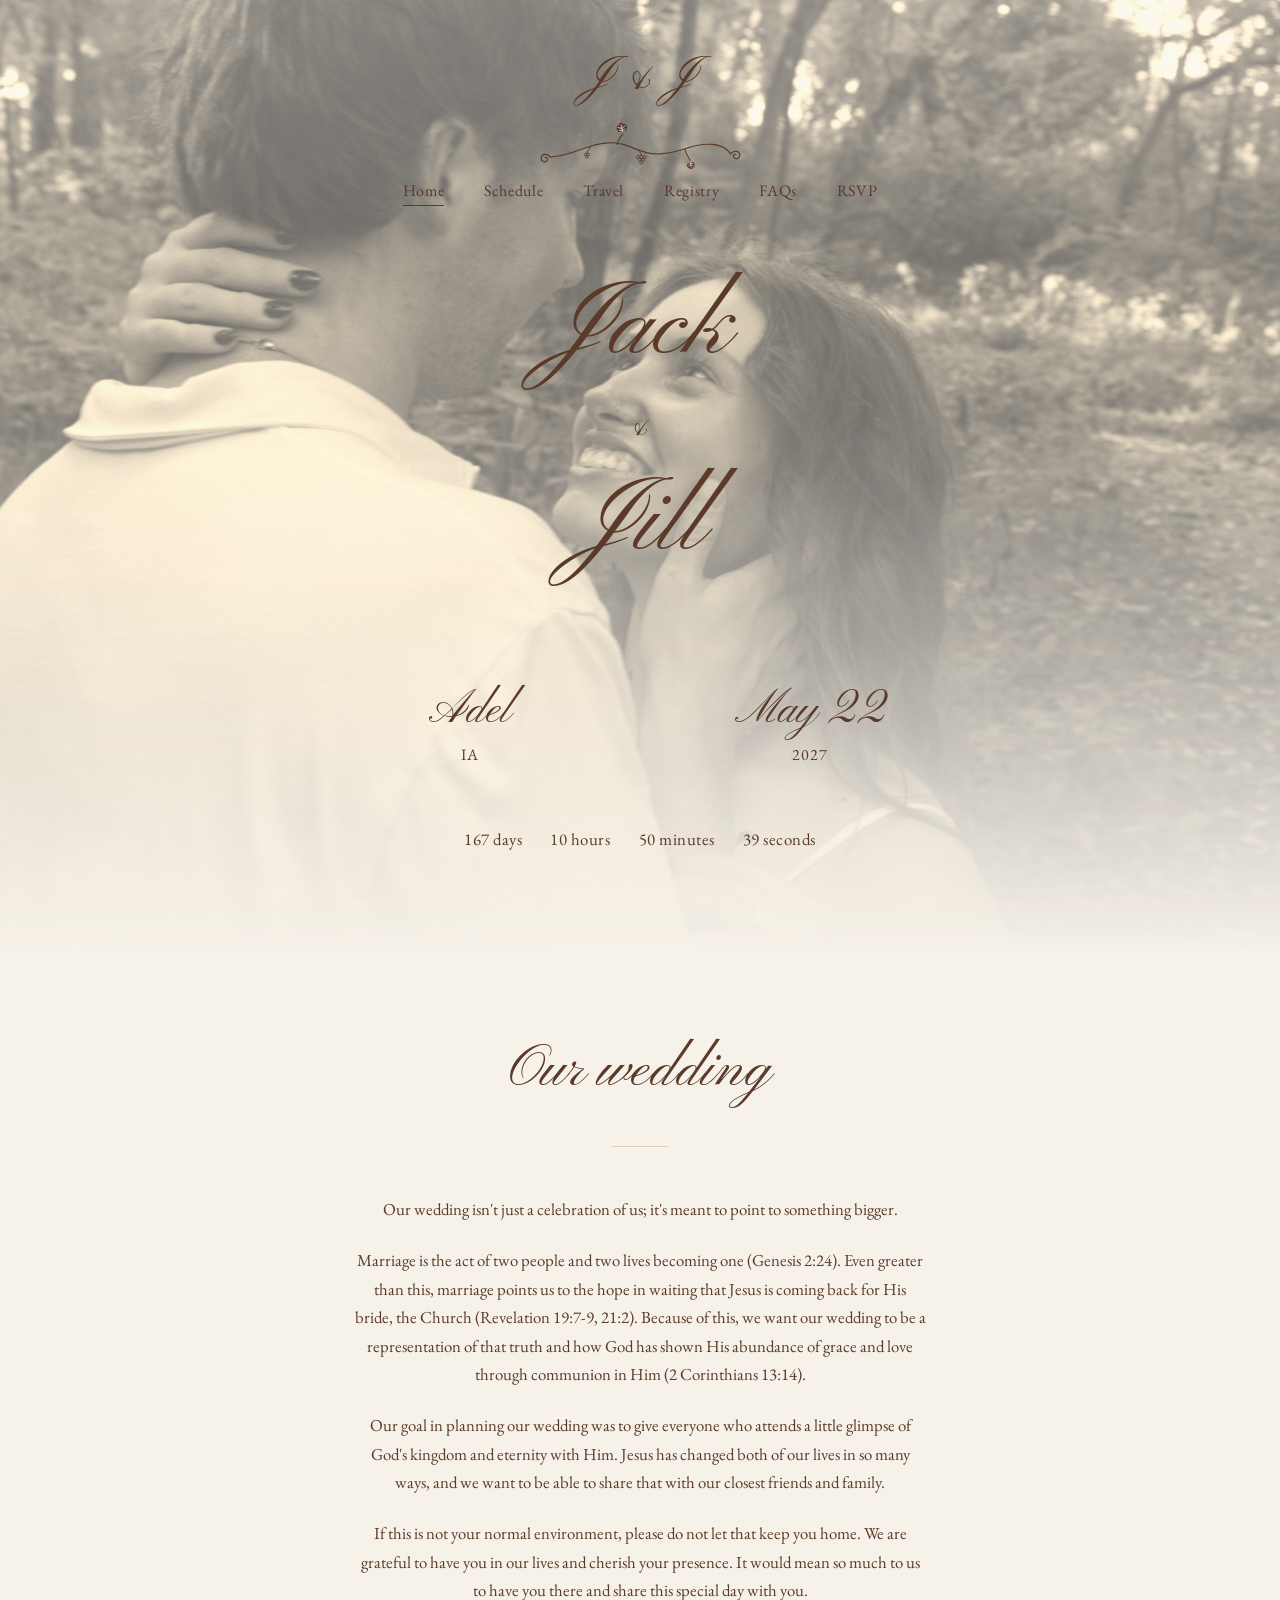
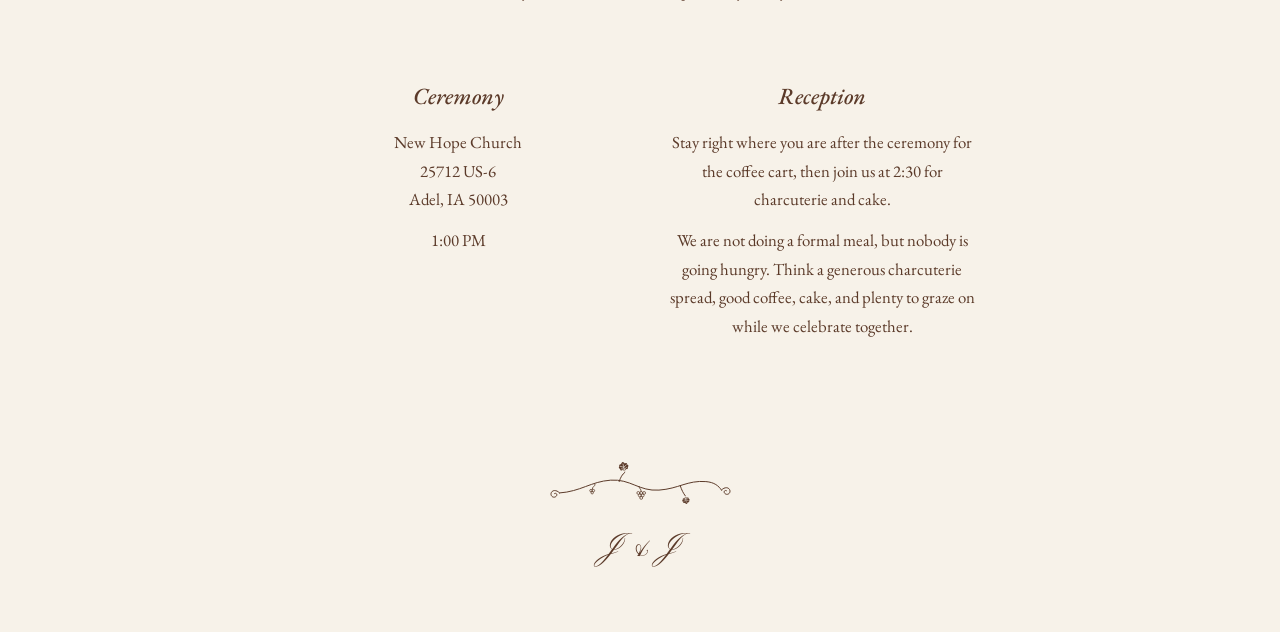
==== index.html @ 44751b7c "Add files via upload" ====
<!DOCTYPE html>
<html lang="en">
<head>
<meta charset="UTF-8">
<meta name="viewport" content="width=device-width, initial-scale=1.0">
<title>Jack &amp; Jill | May 22, 2027</title>
<link rel="icon" type="image/png" href="favicon.png">
<link rel="apple-touch-icon" href="favicon.png">
<link rel="stylesheet" href="style.css?v=11">
</head>
<body>

<div class="hero-block">
  <!-- EDIT ME: this photo sits behind everything at the top of the page.
       Replace hero.jpg to change it. A wide/landscape shot works best. -->
  <div class="hero-photos">
    <img src="hero.jpg" alt="Jack and Jill laughing together">
  </div>

  <header class="site-head">
    <a href="index.html" class="monogram">J &amp; J</a>
    <ul class="site-nav">
      <li><a class="active" href="index.html">Home</a></li>
      <li><a href="schedule.html">Schedule</a></li>
      <li><a href="travel.html">Travel</a></li>
      <li><a href="registry.html">Registry</a></li>
      <li><a href="faqs.html">FAQs</a></li>
      <li><a href="rsvp.html">RSVP</a></li>
    </ul>
  </header>

  <section class="hero">
    <div class="hero-inner">
      <h1 class="names">
        Jack
        <span class="amp">&amp;</span>
        Jill
      </h1>
      <div class="hero-meta">
        <div>
          <span class="big">Adel</span>
          <span class="small">IA</span>
        </div>
        <div>
          <span class="big">May 22</span>
          <span class="small">2027</span>
        </div>
      </div>
      <div id="countdown"></div>
    </div>
  </section>
</div>


<!-- EDIT ME: reword any of this to sound more like the two of you. -->
<section>
  <h2 class="page-title">Our wedding</h2>
  <hr class="rule">
  <div class="wrap">
    <div class="prose">
      <p>
        Our wedding isn't just a celebration of us; it's meant to point to
        something bigger.
      </p>
      <p>
        Marriage is the act of two people and two lives becoming one
        (Genesis 2:24). Even greater than this, marriage points us to the
        hope in waiting that Jesus is coming back for His bride, the Church
        (Revelation 19:7-9, 21:2). Because of this, we want our wedding to be
        a representation of that truth and how God has shown His abundance of
        grace and love through communion in Him (2 Corinthians 13:14).
      </p>
      <p>
        Our goal in planning our wedding was to give everyone who attends a
        little glimpse of God's kingdom and eternity with Him. Jesus has
        changed both of our lives in so many ways, and we want to be able to
        share that with our closest friends and family.
      </p>
      <p>
        If this is not your normal environment, please do not let that keep
        you home. We are grateful to have you in our lives and cherish your
        presence. It would mean so much to us to have you there and share
        this special day with you.
      </p>
    </div>
  </div>
</section>

<!-- EDIT ME: ceremony + reception details. -->
<section>
  <div class="wrap">
    <div class="details">
      <div>
        <h3>Ceremony</h3>
        <p>New Hope Church<br>25712 US-6<br>Adel, IA 50003</p>
        <p>1:00 PM</p>
      </div>
      <div>
        <h3>Reception</h3>
<p>Stay right where you are after the ceremony for the coffee cart,
   then join us at 2:30 for charcuterie and cake.</p>
<p>We are not doing a formal meal, but nobody is going hungry. Think a
   generous charcuterie spread, good coffee, cake, and plenty to graze
   on while we celebrate together.</p>
      </div>
    </div>
  </div>
</section>

<footer class="site-footer">
  <span class="monogram">J &amp; J</span>
</footer>

<script src="script.js"></script>
</body>
</html>
---- style.css ----
/* =========================================================
   Jack & Jill Wedding Website Stylesheet
   Everything is controlled by the variables below. Change a
   color or font here once and every page follows.
   ========================================================= */

@import url('https://fonts.googleapis.com/css2?family=EB+Garamond:ital,wght@0,400;0,500;1,400&family=Pinyon+Script&display=swap');

:root {
  --bg:           #F7F2E9;   /* warm cream page background */
  --ganache:      #5B3A29;   /* primary: deep ganache brown, all text */
  --ganache-soft: #8A6247;   /* muted brown for small labels */
  --line:         #DCCDB8;   /* hairline rules */
  --script:       'Pinyon Script', cursive;
  --serif:        'EB Garamond', Georgia, serif;
  --max:          900px;
}

* { box-sizing: border-box; }

body {
  margin: 0;
  background: var(--bg);
  color: var(--ganache);
  font-family: var(--serif);
  font-size: 1.05rem;
  line-height: 1.7;
  -webkit-font-smoothing: antialiased;
}

@media (prefers-reduced-motion: reduce) {
  * { animation: none !important; transition: none !important; }
}

a { color: inherit; }

.wrap {
  max-width: var(--max);
  margin: 0 auto;
  padding: 0 1.5rem;
}

/* ---------- Header: monogram + centered nav ---------- */

.site-head {
  text-align: center;
  padding: 3.2rem 1.5rem 0;
}

.monogram {
  font-family: var(--script);
  font-size: clamp(2rem, 5vw, 2.9rem);
  line-height: 1.2;
  color: var(--ganache);
  text-decoration: none;
  display: inline-block;
}

.site-nav {
  list-style: none;
  display: flex;
  justify-content: center;
  flex-wrap: wrap;
  gap: 2.5rem;
  margin: 0.6rem 0 0;
  /* vine divider sits in this padding, between the monogram and the links */
  padding: 60px 0 0;
  background: url("vine-divider.svg?v=2") top center / 205px auto no-repeat;
}

.site-nav a {
  text-decoration: none;
  font-size: 1rem;
  letter-spacing: 0.04em;
  padding-bottom: 4px;
  border-bottom: 1px solid transparent;
}

.site-nav a:hover { border-bottom-color: var(--line); }
.site-nav a.active { border-bottom-color: var(--ganache); }

/* ---------- Home hero ---------- */

.hero {
  text-align: center;
  padding: clamp(3.5rem, 11vw, 8rem) 1.5rem clamp(3rem, 8vw, 5.5rem);
}

.hero .names {
  font-family: var(--script);
  font-weight: 400;
  font-size: clamp(3.4rem, 13vw, 6.5rem);
  line-height: 1.15;
  margin: 0;
}

.hero .amp {
  display: block;
  font-size: clamp(1.4rem, 4vw, 2rem);
  line-height: 2.4;
}

/* place on the left, date on the right */
.hero-meta {
  display: grid;
  grid-template-columns: 1fr 1fr;
  max-width: 680px;
  margin: clamp(3rem, 9vw, 6rem) auto 0;
}

.hero-meta .big {
  display: block;
  font-family: var(--script);
  font-size: clamp(1.9rem, 5vw, 2.9rem);
  line-height: 1.3;
}

.hero-meta .small {
  display: block;
  font-size: 1rem;
  letter-spacing: 0.06em;
  color: var(--ganache-soft);
}

#countdown {
  margin-top: clamp(2.5rem, 6vw, 3.5rem);
  display: flex;
  justify-content: center;
  flex-wrap: wrap;
  gap: 1.75rem;
  font-size: 1.05rem;
  letter-spacing: 0.03em;
}

/* ---------- Page titles + sections ---------- */

section { padding: 0 0 4.5rem; }

.page-title {
  font-family: var(--script);
  font-weight: 400;
  font-size: clamp(2.4rem, 7vw, 3.6rem);
  text-align: center;
  margin: clamp(3rem, 8vw, 5rem) 0 2.5rem;
  line-height: 1.2;
}

.rule {
  width: 56px;
  height: 1px;
  background: var(--line);
  border: none;
  margin: 0 auto 3rem;
}

/* ---------- Details (ceremony / reception) ---------- */

.details {
  display: grid;
  grid-template-columns: 1fr 1fr;
  gap: 3rem;
  max-width: 680px;
  margin: 0 auto;
  text-align: center;
}

.details h3 {
  font-family: var(--serif);
  font-style: italic;
  font-weight: 500;
  font-size: 1.45rem;
  margin: 0 0 0.75rem;
}

.details p { margin: 0 0 0.75rem; }

/* ---------- Registry ---------- */

.registry-list {
  max-width: 620px;
  margin: 0 auto;
}

.registry-item {
  border-top: 1px solid var(--line);
  padding: 2.25rem 0;
  text-align: center;
}

.registry-item:last-child { border-bottom: 1px solid var(--line); }

.registry-item h3 {
  font-family: var(--script);
  font-weight: 400;
  font-size: 2rem;
  margin: 0 0 0.5rem;
}

.registry-item p {
  margin: 0 0 1.25rem;
  color: var(--ganache-soft);
}

.link {
  display: inline-block;
  text-decoration: none;
  font-size: 0.95rem;
  letter-spacing: 0.08em;
  text-transform: uppercase;
  border-bottom: 1px solid var(--ganache);
  padding-bottom: 3px;
}

.link:hover { color: var(--ganache-soft); border-bottom-color: var(--ganache-soft); }

.note {
  max-width: 520px;
  margin: 3rem auto 0;
  text-align: center;
  color: var(--ganache-soft);
  font-style: italic;
}

/* ---------- FAQ ---------- */

.faq-list {
  max-width: 620px;
  margin: 0 auto;
}

.faq-item { border-bottom: 1px solid var(--line); }
.faq-item:first-child { border-top: 1px solid var(--line); }

.faq-item summary {
  cursor: pointer;
  list-style: none;
  padding: 1.4rem 0;
  font-size: 1.2rem;
  display: flex;
  justify-content: space-between;
  align-items: center;
  gap: 1.5rem;
}

.faq-item summary::-webkit-details-marker { display: none; }

.faq-item summary::after {
  content: '+';
  color: var(--ganache-soft);
  font-size: 1.3rem;
  flex-shrink: 0;
}

.faq-item[open] summary::after { content: '\2212'; }

.faq-item p {
  margin: 0 0 1.6rem;
  color: var(--ganache-soft);
}

/* ---------- Footer ---------- */

.site-footer {
  text-align: center;
  padding: 2rem 1.5rem 4rem;
}

.site-footer::before {
  content: "";
  display: block;
  width: 185px;
  max-width: 64%;
  height: 54px;
  margin: 0 auto 1.2rem;
  background: url("vine-divider.svg?v=2") center / contain no-repeat;
}

.site-footer .monogram { font-size: clamp(1.5rem, 4vw, 2rem); }

/* ---------- Small screens ---------- */

@media (max-width: 560px) {
  /* 6 links wrap unevenly on a phone, so lay them out 3 + 3 */
  .site-nav {
    display: grid;
    grid-template-columns: repeat(3, auto);
    justify-content: center;
    justify-items: center;
    gap: 1rem 1.5rem;
  }
  .hero-meta { grid-template-columns: 1fr; gap: 2rem; }
  .details { grid-template-columns: 1fr; gap: 2.5rem; }
  #countdown { gap: 0.4rem 1.25rem; }
  .form-embed iframe { min-height: 1250px; }
  .site-nav { padding-top: 48px; background-size: 165px auto; }
  .site-footer::before { width: 155px; height: 45px; }
}

/* ---------- Intro prose (homepage "Our wedding") ---------- */

.prose {
  max-width: 34em;
  margin: 0 auto;
  text-align: center;
}

.prose p { margin: 0 0 1.4rem; }
.prose p:last-child { margin-bottom: 0; }

/* ---------- Shared stacked lists (registry / schedule / hotels) ---------- */

.stack {
  max-width: 620px;
  margin: 0 auto;
}

.stack-item {
  border-top: 1px solid var(--line);
  padding: 2rem 0;
  text-align: center;
}

.stack-item:first-child { border-top: none; }
.stack-item:last-child { border-bottom: 1px solid var(--line); }

.stack-item h3 {
  font-family: var(--serif);
  font-weight: 500;
  font-size: 1.3rem;
  letter-spacing: 0.01em;
  margin: 0 0 0.5rem;
}

.stack-item p {
  margin: 0 0 0.75rem;
  color: var(--ganache-soft);
}

.stack-item p:last-child { margin-bottom: 0; }

.stack-item .time {
  display: block;
  font-size: 0.9rem;
  letter-spacing: 0.12em;
  text-transform: uppercase;
  color: var(--ganache-soft);
  margin-bottom: 0.35rem;
}

/* ---------- Sub-headings within a page (e.g. each town on Travel) ---------- */

.group-title {
  font-family: var(--serif);
  font-style: italic;
  font-weight: 500;
  font-size: clamp(1.5rem, 4vw, 1.75rem);
  text-align: center;
  margin: 3.5rem 0 0.4rem;
}

.group-note {
  text-align: center;
  color: var(--ganache-soft);
  font-size: 0.95rem;
  letter-spacing: 0.04em;
  margin: 0 0 1.5rem;
}

/* ---------- RSVP form embed ---------- */

.form-embed {
  max-width: 680px;
  margin: 0 auto;
  text-align: center;
}

.form-embed iframe {
  width: 100%;
  min-height: 1130px;   /* tuned to the current form, see note below */
  border: 1px solid var(--line);
  background: #fff;
}

.form-fallback {
  margin-top: 1.5rem;
  font-size: 0.95rem;
  color: var(--ganache-soft);
}

.lead {
  max-width: 34em;
  margin: 0 auto 2.5rem;
  text-align: center;
}

.deadline {
  display: block;
  font-family: var(--serif);
  font-style: italic;
  font-size: 1.25rem;
  color: var(--ganache);
  margin-top: 0.75rem;
}

/* ---------- Registry gift list ---------- */

.gift-list {
  max-width: 620px;
  margin: 0 auto 1rem;
}

.gift {
  display: flex;
  justify-content: space-between;
  align-items: baseline;
  gap: 1.5rem;
  padding: 1.1rem 0;
  border-bottom: 1px solid var(--line);
  text-align: left;
}

.gift:first-child { border-top: 1px solid var(--line); }

.gift .name { display: block; }

.gift .store {
  display: block;
  font-size: 0.82rem;
  letter-spacing: 0.1em;
  text-transform: uppercase;
  color: var(--ganache-soft);
  margin-top: 0.1rem;
}

.gift .link,
.gift .given { flex-shrink: 0; }

.gift .given {
  display: none;
  font-size: 0.85rem;
  letter-spacing: 0.1em;
  text-transform: uppercase;
  color: var(--ganache-soft);
}

/* Add class="gift claimed" to an item once someone has bought it. */
.gift.claimed { opacity: 0.55; }
.gift.claimed .name { text-decoration: line-through; }
.gift.claimed .link { display: none; }
.gift.claimed .given { display: inline; }

@media (max-width: 560px) {
  .gift {
    flex-direction: column;
    align-items: flex-start;
    gap: 0.6rem;
  }
}

/* ---------- Registry: live check-off ---------- */

.registry-status {
  text-align: center;
  font-size: 0.95rem;
  color: var(--ganache-soft);
  font-style: italic;
  margin: 0 0 2.5rem;
  min-height: 1.5rem;
}

.gift-actions {
  display: flex;
  align-items: baseline;
  gap: 1.25rem;
  flex-shrink: 0;
}

.claim {
  background: none;
  border: none;
  border-bottom: 1px solid var(--line);
  padding: 0 0 3px;
  font-family: inherit;
  font-size: 0.85rem;
  letter-spacing: 0.08em;
  text-transform: uppercase;
  color: var(--ganache-soft);
  cursor: pointer;
  white-space: nowrap;
}

.claim:hover {
  color: var(--ganache);
  border-bottom-color: var(--ganache);
}

.claim[disabled] { cursor: default; opacity: 0.6; }

.gift.claimed .gift-actions { display: none; }

.registry-howto {
  max-width: 34em;
  margin: 0 auto 1.75rem;
  text-align: center;
  font-size: 0.95rem;
  color: var(--ganache-soft);
}

/* ---------- RSVP lookup form ---------- */

.rsvp {
  max-width: 460px;
  margin: 0 auto;
  text-align: center;
}

.field-label {
  display: block;
  font-size: 0.85rem;
  letter-spacing: 0.1em;
  text-transform: uppercase;
  color: var(--ganache-soft);
  margin: 1.5rem 0 0.5rem;
}

.field {
  width: 100%;
  font-family: var(--serif);
  font-size: 1.05rem;
  color: var(--ganache);
  background: #FFFDF8;
  border: 1px solid var(--line);
  padding: 0.7rem 0.85rem;
  text-align: center;
}

textarea.field { text-align: left; resize: vertical; }

.field:focus {
  outline: none;
  border-color: var(--ganache-soft);
}

.btn-primary {
  display: inline-block;
  margin-top: 1.75rem;
  font-family: var(--serif);
  font-size: 0.95rem;
  letter-spacing: 0.1em;
  text-transform: uppercase;
  color: var(--bg);
  background: var(--ganache);
  border: 1px solid var(--ganache);
  padding: 0.7rem 2rem;
  cursor: pointer;
}

.btn-primary:hover { background: var(--ganache-soft); border-color: var(--ganache-soft); }
.btn-primary[disabled] { opacity: 0.6; cursor: default; }

.btn-quiet,
.btn-choice {
  display: block;
  margin: 1rem auto 0;
  font-family: var(--serif);
  font-size: 0.9rem;
  letter-spacing: 0.08em;
  text-transform: uppercase;
  color: var(--ganache-soft);
  background: none;
  border: none;
  border-bottom: 1px solid var(--line);
  padding: 0 0 3px;
  cursor: pointer;
}

.btn-quiet:hover,
.btn-choice:hover { color: var(--ganache); border-bottom-color: var(--ganache); }

.btn-choice {
  font-size: 1.1rem;
  text-transform: none;
  letter-spacing: 0.02em;
  margin: 1.1rem auto;
}

.rsvp-prompt {
  margin: 0 0 1.5rem;
  color: var(--ganache-soft);
}

.rsvp-msg {
  margin: 1.25rem 0 0;
  font-size: 0.95rem;
  color: var(--ganache-soft);
  min-height: 1.4rem;
}

.person {
  border-top: 1px solid var(--line);
  padding: 1.1rem 0;
  text-align: left;
}

.person:last-of-type { border-bottom: 1px solid var(--line); }

.person-name {
  display: block;
  font-size: 1.15rem;
  margin-bottom: 0.5rem;
}

.person-choice label {
  display: inline-block;
  margin-right: 1.5rem;
  font-size: 0.95rem;
  color: var(--ganache-soft);
  cursor: pointer;
}

.person-choice input { margin-right: 0.35rem; accent-color: var(--ganache); }

.rsvp-thanks {
  font-family: var(--script);
  font-size: 2.4rem;
  margin: 0 0 0.5rem;
}

@media (max-width: 560px) {
  .person-choice label { display: block; margin: 0 0 0.35rem; }
}




/* ---------- Home hero: photos behind the names ---------- */

/* the photo spans the header and the hero, so there is no seam */
.hero-block {
  position: relative;
  overflow: hidden;
}

.hero-block .site-head,
.hero-block .hero {
  position: relative;
  z-index: 1;
}

.hero {
  padding: clamp(2rem, 6vw, 4rem) 1.5rem clamp(4rem, 9vw, 6.5rem);
}

/* the two photos, split evenly behind everything */
.hero-photos {
  position: absolute;
  inset: 0;
  /* dissolves the bottom edge into the cream instead of cutting it off */
  -webkit-mask-image: linear-gradient(to bottom, #000 44%, rgba(0, 0, 0, 0.72) 66%, rgba(0, 0, 0, 0.32) 85%, transparent 100%);
  mask-image: linear-gradient(to bottom, #000 44%, rgba(0, 0, 0, 0.72) 66%, rgba(0, 0, 0, 0.32) 85%, transparent 100%);
}

.hero-photos img {
  display: block;
  width: 100%;
  height: 100%;
  object-fit: cover;
  object-position: 58% center;
  /* warms the black and white so it sits with the cream.
     Dial the sepia value: 0.45 subtle, 0.72 current, 1 full. */
  filter: sepia(0.72) saturate(1.1) contrast(0.94) brightness(1.03);
}

/* cream wash so the names stay readable over the photos */
.hero-photos::after {
  content: "";
  position: absolute;
  inset: 0;
  background: linear-gradient(
    to bottom,
    rgba(247, 242, 233, 0.50) 0%,
    rgba(247, 242, 233, 0.46) 14%,
    rgba(247, 242, 233, 0.42) 26%,
    rgba(247, 242, 233, 0.44) 50%,
    rgba(247, 242, 233, 0.56) 100%
  );
}

.hero-inner {
  position: relative;
  z-index: 1;
}


/* the muted greys are too faint over photographs */
.hero .hero-meta .small,
.hero #countdown {
  color: var(--ganache);
}

@media (max-width: 560px) {
  /* shift the crop left so both of them are in frame on a phone */
  .hero-photos img { object-position: 44% center; }
}
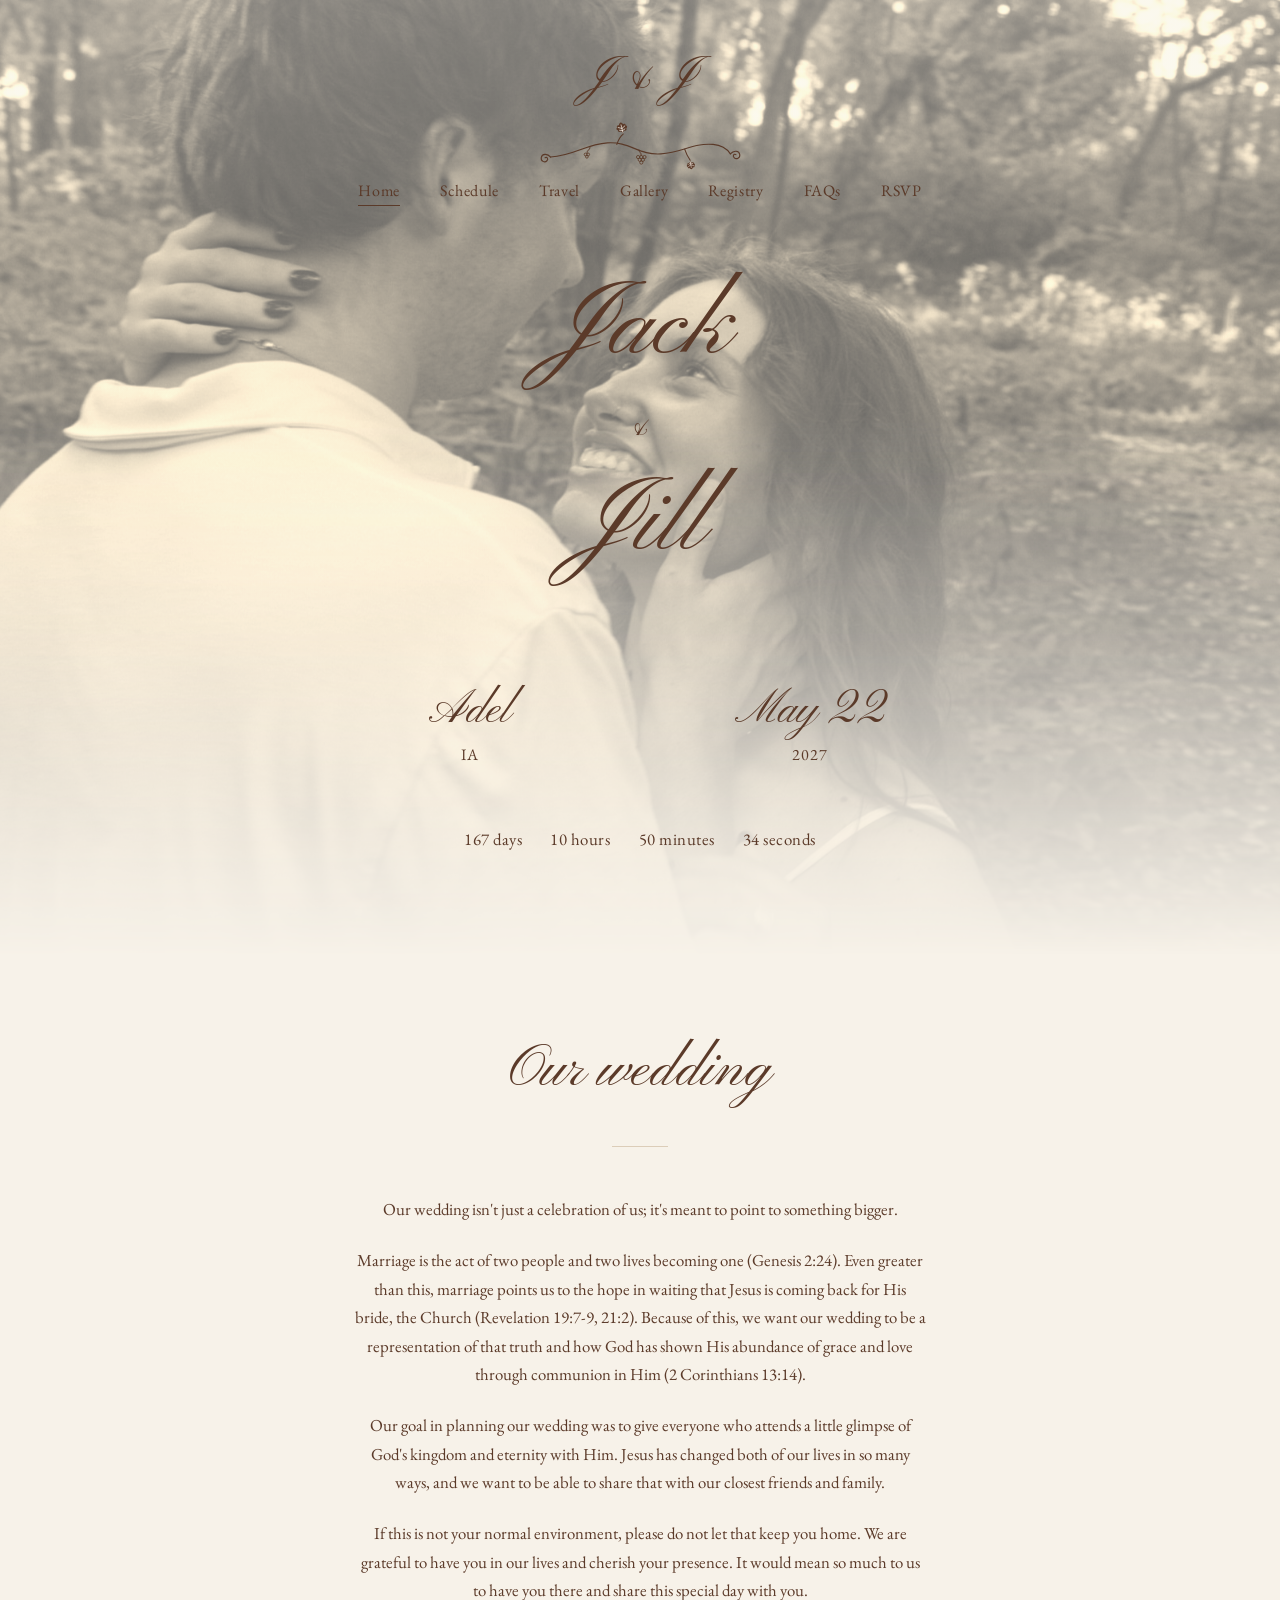
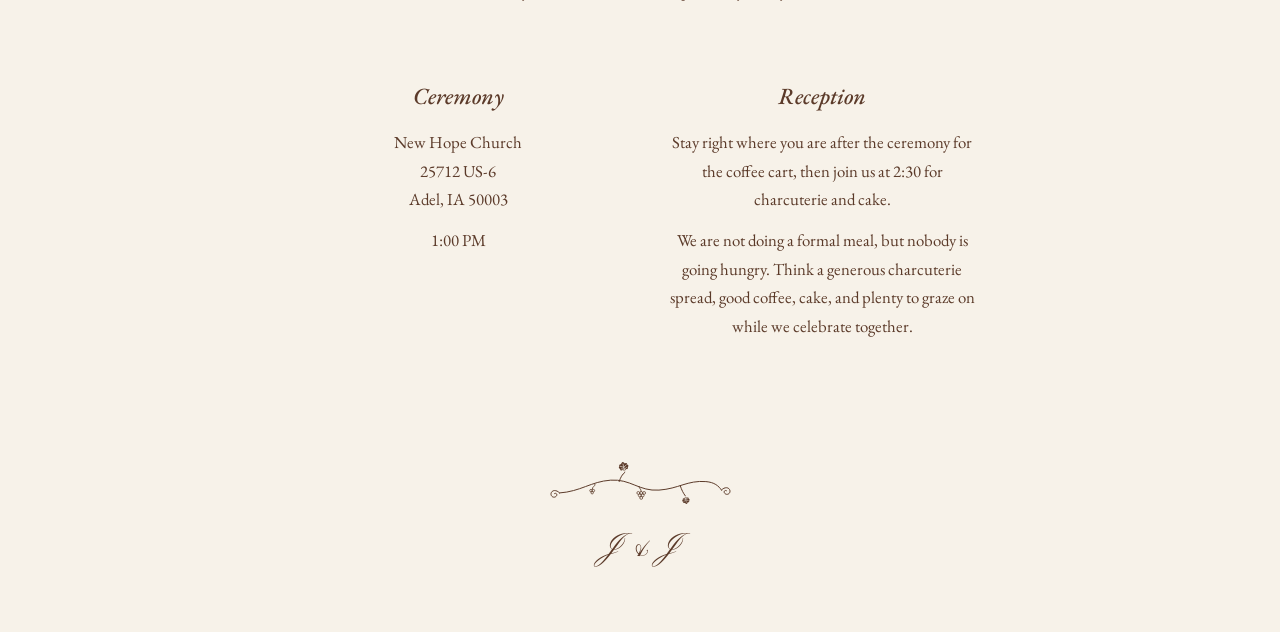
==== commit 408debe1: "Add files via upload" ====
--- a/index.html
+++ b/index.html
@@ -6,7 +6,7 @@
 <title>Jack &amp; Jill | May 22, 2027</title>
 <link rel="icon" type="image/png" href="favicon.png">
 <link rel="apple-touch-icon" href="favicon.png">
-<link rel="stylesheet" href="style.css?v=11">
+<link rel="stylesheet" href="style.css?v=13">
 </head>
 <body>
 
@@ -23,6 +23,7 @@
       <li><a class="active" href="index.html">Home</a></li>
       <li><a href="schedule.html">Schedule</a></li>
       <li><a href="travel.html">Travel</a></li>
+    <li><a href="gallery.html">Gallery</a></li>
       <li><a href="registry.html">Registry</a></li>
       <li><a href="faqs.html">FAQs</a></li>
       <li><a href="rsvp.html">RSVP</a></li>
--- a/style.css
+++ b/style.css
@@ -702,3 +702,35 @@
   /* shift the crop left so both of them are in frame on a phone */
   .hero-photos img { object-position: 44% center; }
 }
+
+/* ---------- Gallery ---------- */
+
+.gallery {
+  max-width: 980px;
+  margin: 0 auto;
+  padding: 0 1.5rem;
+  columns: 3;
+  column-gap: 1rem;
+}
+
+.gallery img {
+  display: block;
+  width: 100%;
+  margin: 0 0 1rem;
+  break-inside: avoid;
+}
+
+@media (max-width: 860px) {
+  .gallery { columns: 2; }
+}
+
+@media (max-width: 560px) {
+  /* two across on a phone: 54 photos in one column is a very long scroll */
+  .gallery { columns: 2; column-gap: 0.6rem; padding: 0 1rem; }
+  .gallery img { margin-bottom: 0.6rem; }
+  /* seven links now, so lay them out 4 + 3 */
+  .site-nav {
+    grid-template-columns: repeat(4, auto);
+    gap: 0.9rem 1.1rem;
+  }
+}
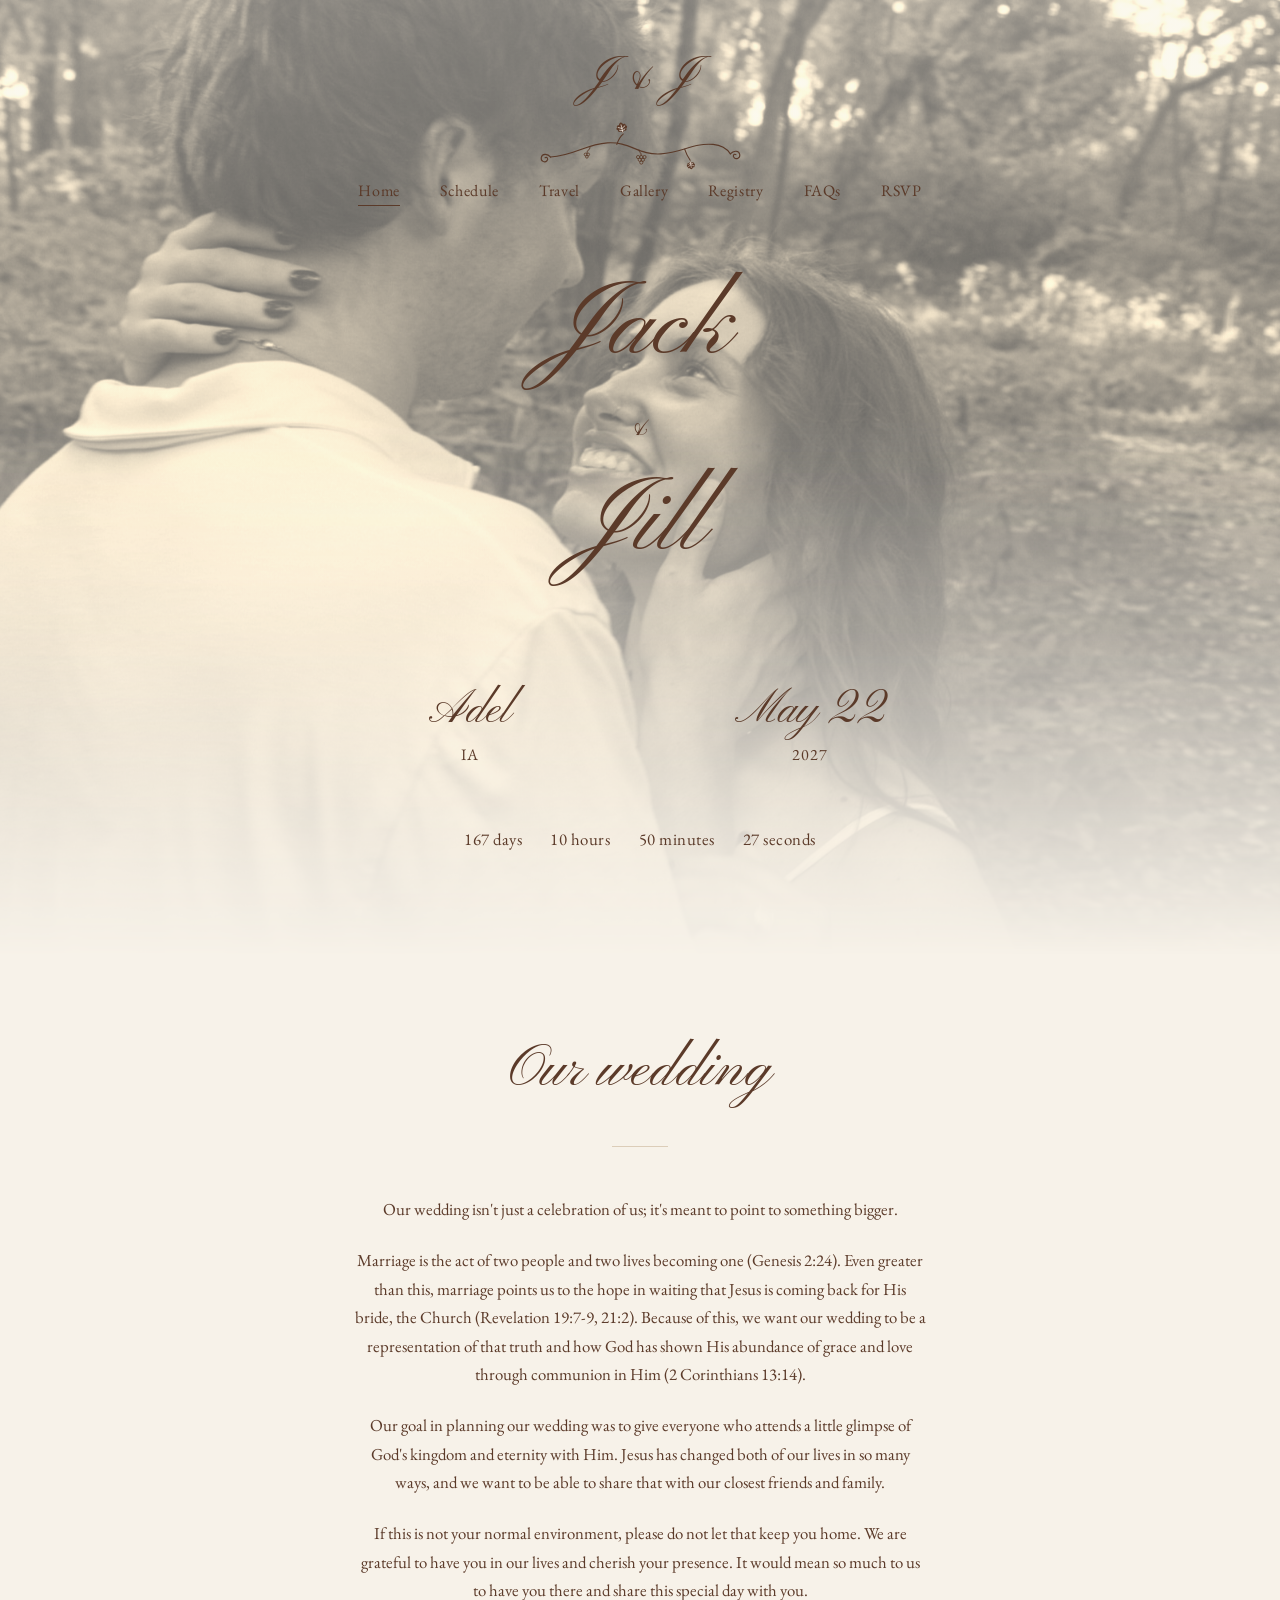
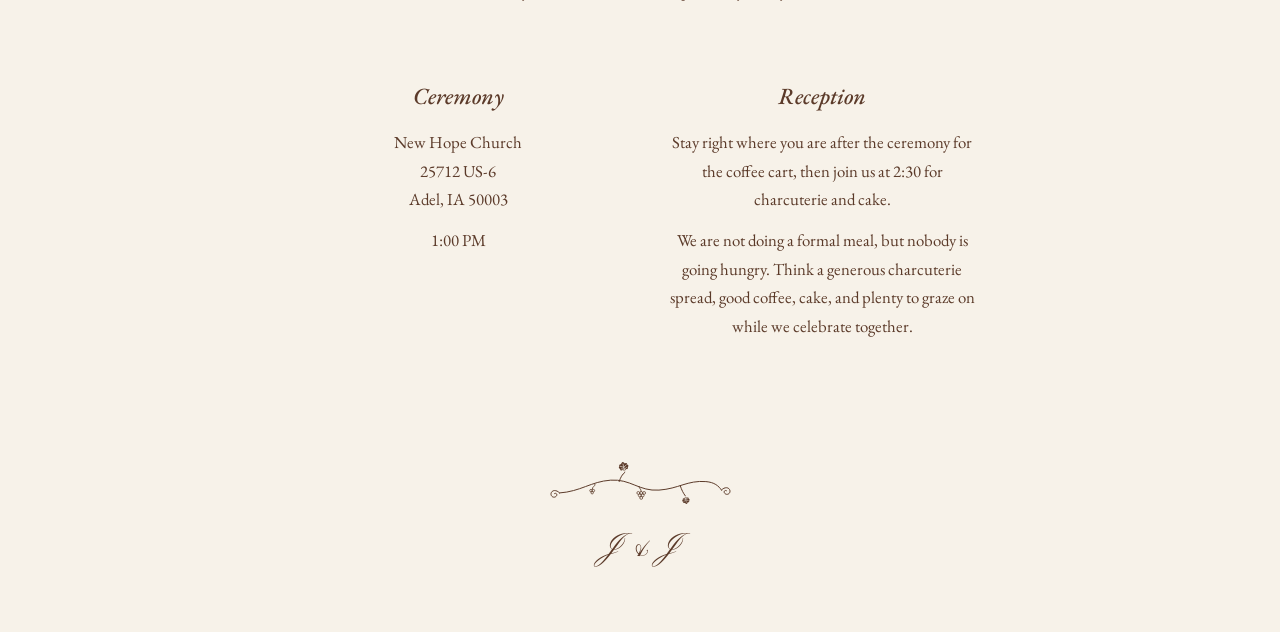
==== commit 62c6a551: "Add files via upload" ====
--- a/index.html
+++ b/index.html
@@ -6,7 +6,7 @@
 <title>Jack &amp; Jill | May 22, 2027</title>
 <link rel="icon" type="image/png" href="favicon.png">
 <link rel="apple-touch-icon" href="favicon.png">
-<link rel="stylesheet" href="style.css?v=13">
+<link rel="stylesheet" href="style.css?v=14">
 </head>
 <body>
 
@@ -24,6 +24,7 @@
       <li><a href="schedule.html">Schedule</a></li>
       <li><a href="travel.html">Travel</a></li>
     <li><a href="gallery.html">Gallery</a></li>
+    <li class="nav-break" aria-hidden="true"></li>
       <li><a href="registry.html">Registry</a></li>
       <li><a href="faqs.html">FAQs</a></li>
       <li><a href="rsvp.html">RSVP</a></li>
--- a/style.css
+++ b/style.css
@@ -68,6 +68,8 @@
   background: url("vine-divider.svg?v=2") top center / 205px auto no-repeat;
 }
 
+.nav-break { display: none; }
+
 .site-nav a {
   text-decoration: none;
   font-size: 1rem;
@@ -280,13 +282,13 @@
 /* ---------- Small screens ---------- */
 
 @media (max-width: 560px) {
-  /* 6 links wrap unevenly on a phone, so lay them out 3 + 3 */
-  .site-nav {
-    display: grid;
-    grid-template-columns: repeat(3, auto);
-    justify-content: center;
-    justify-items: center;
-    gap: 1rem 1.5rem;
+  /* seven links: break after Gallery so both rows stay centred */
+  .site-nav { gap: 0.95rem 1.4rem; }
+  .nav-break {
+    display: block;
+    flex-basis: 100%;
+    height: 0;
+    margin: 0;
   }
   .hero-meta { grid-template-columns: 1fr; gap: 2rem; }
   .details { grid-template-columns: 1fr; gap: 2.5rem; }
@@ -728,9 +730,4 @@
   /* two across on a phone: 54 photos in one column is a very long scroll */
   .gallery { columns: 2; column-gap: 0.6rem; padding: 0 1rem; }
   .gallery img { margin-bottom: 0.6rem; }
-  /* seven links now, so lay them out 4 + 3 */
-  .site-nav {
-    grid-template-columns: repeat(4, auto);
-    gap: 0.9rem 1.1rem;
-  }
-}
+}
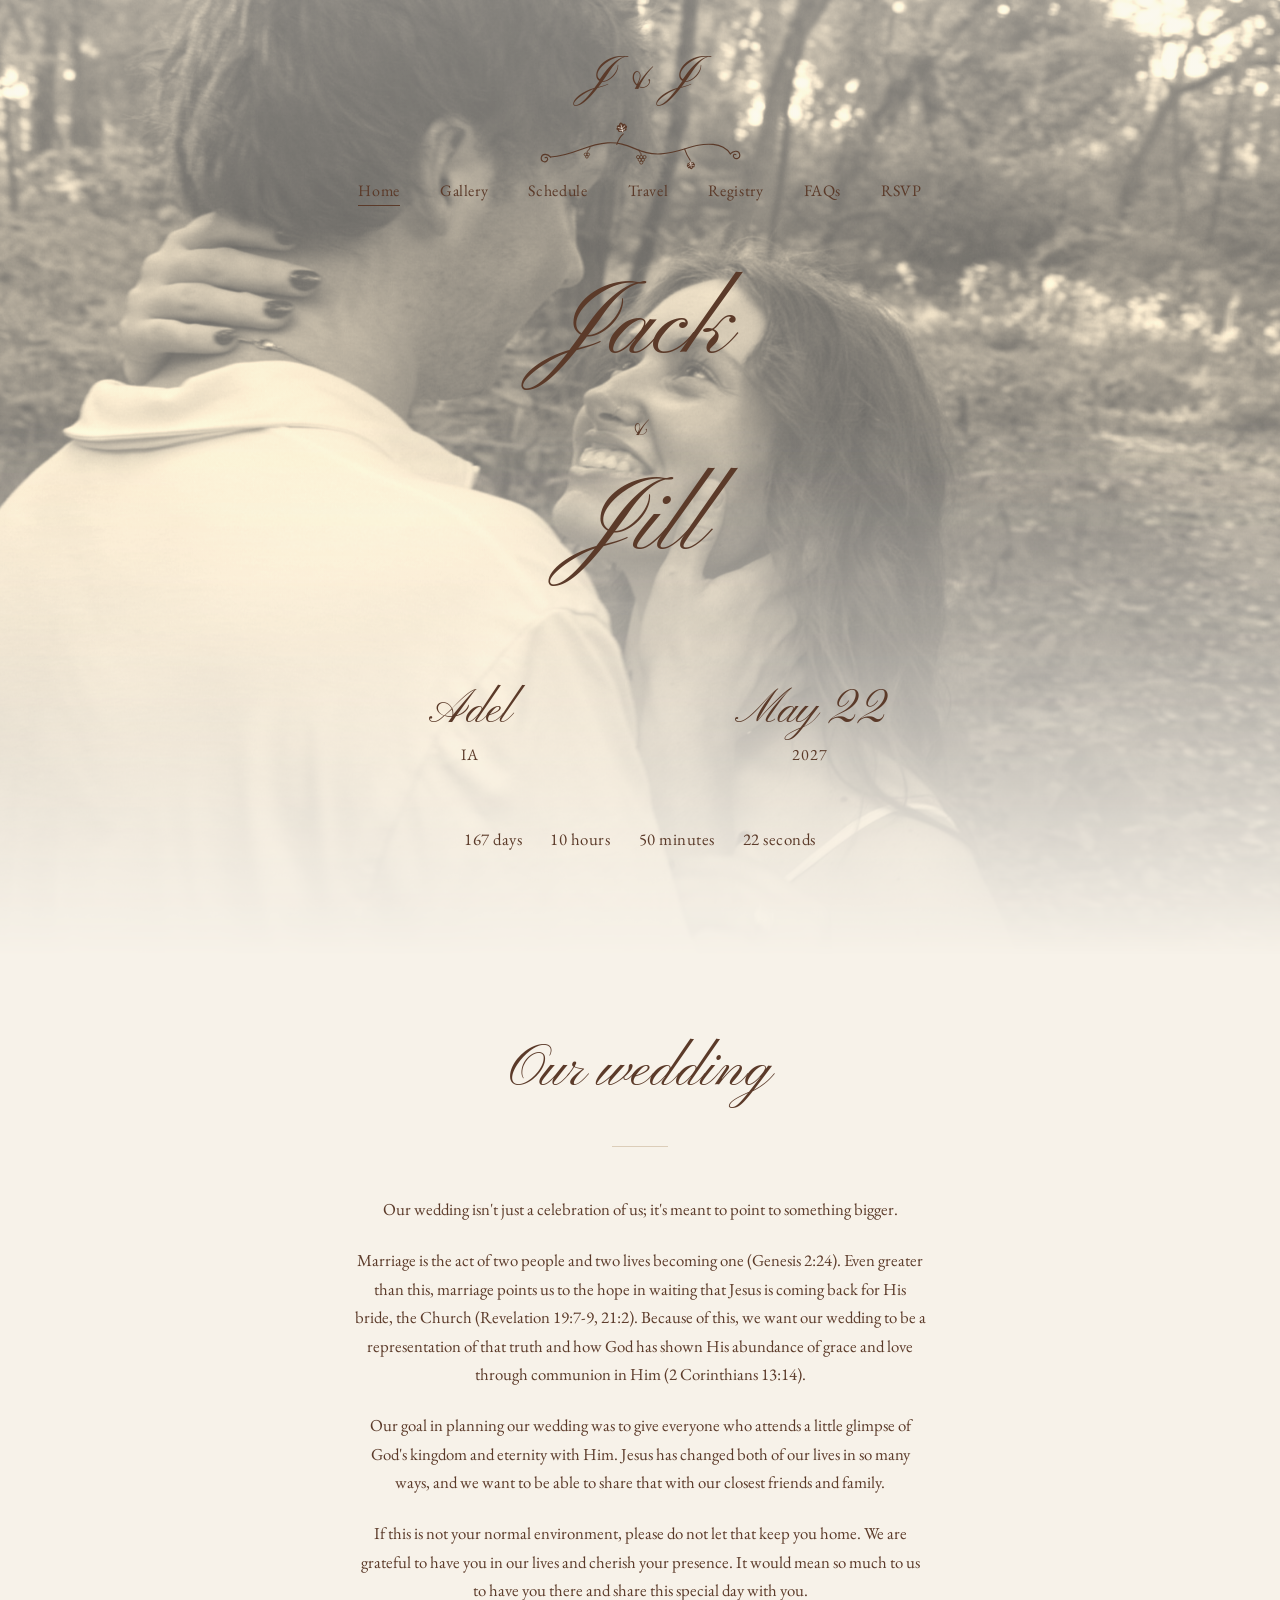
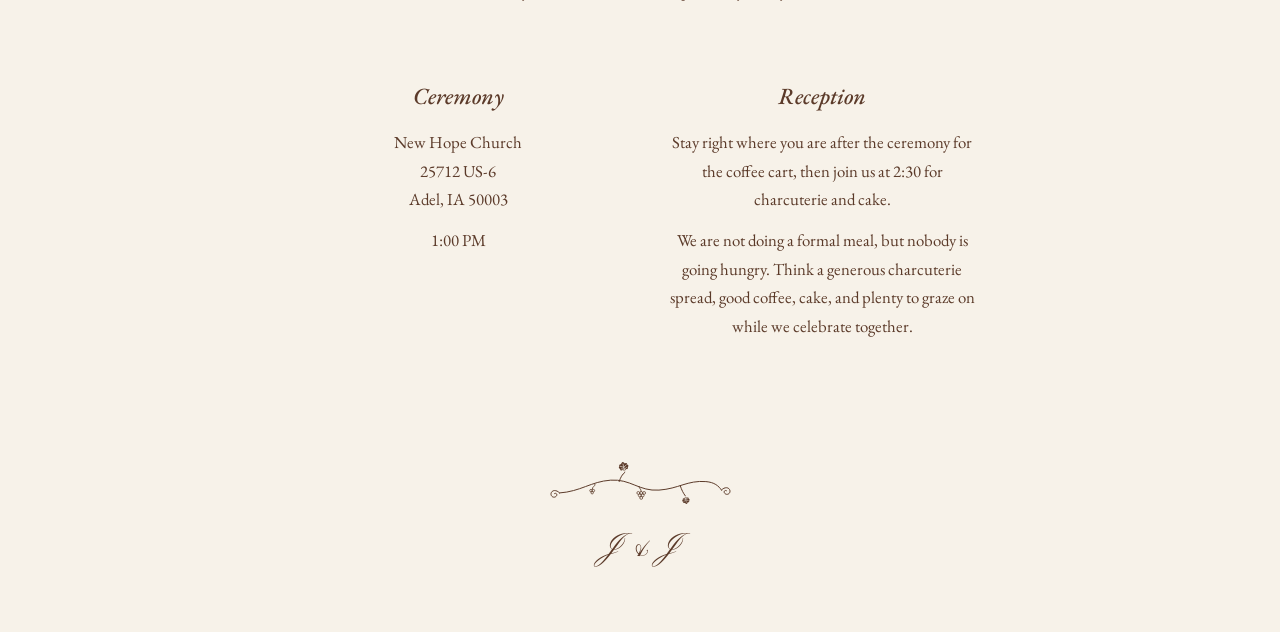
==== commit d85dd067: "Add files via upload" ====
--- a/index.html
+++ b/index.html
@@ -6,7 +6,7 @@
 <title>Jack &amp; Jill | May 22, 2027</title>
 <link rel="icon" type="image/png" href="favicon.png">
 <link rel="apple-touch-icon" href="favicon.png">
-<link rel="stylesheet" href="style.css?v=14">
+<link rel="stylesheet" href="style.css?v=15">
 </head>
 <body>
 
@@ -20,15 +20,15 @@
   <header class="site-head">
     <a href="index.html" class="monogram">J &amp; J</a>
     <ul class="site-nav">
-      <li><a class="active" href="index.html">Home</a></li>
-      <li><a href="schedule.html">Schedule</a></li>
-      <li><a href="travel.html">Travel</a></li>
+    <li><a class="active" href="index.html">Home</a></li>
     <li><a href="gallery.html">Gallery</a></li>
+    <li><a href="schedule.html">Schedule</a></li>
+    <li><a href="travel.html">Travel</a></li>
     <li class="nav-break" aria-hidden="true"></li>
-      <li><a href="registry.html">Registry</a></li>
-      <li><a href="faqs.html">FAQs</a></li>
-      <li><a href="rsvp.html">RSVP</a></li>
-    </ul>
+    <li><a href="registry.html">Registry</a></li>
+    <li><a href="faqs.html">FAQs</a></li>
+    <li><a href="rsvp.html">RSVP</a></li>
+  </ul>
   </header>
 
   <section class="hero">
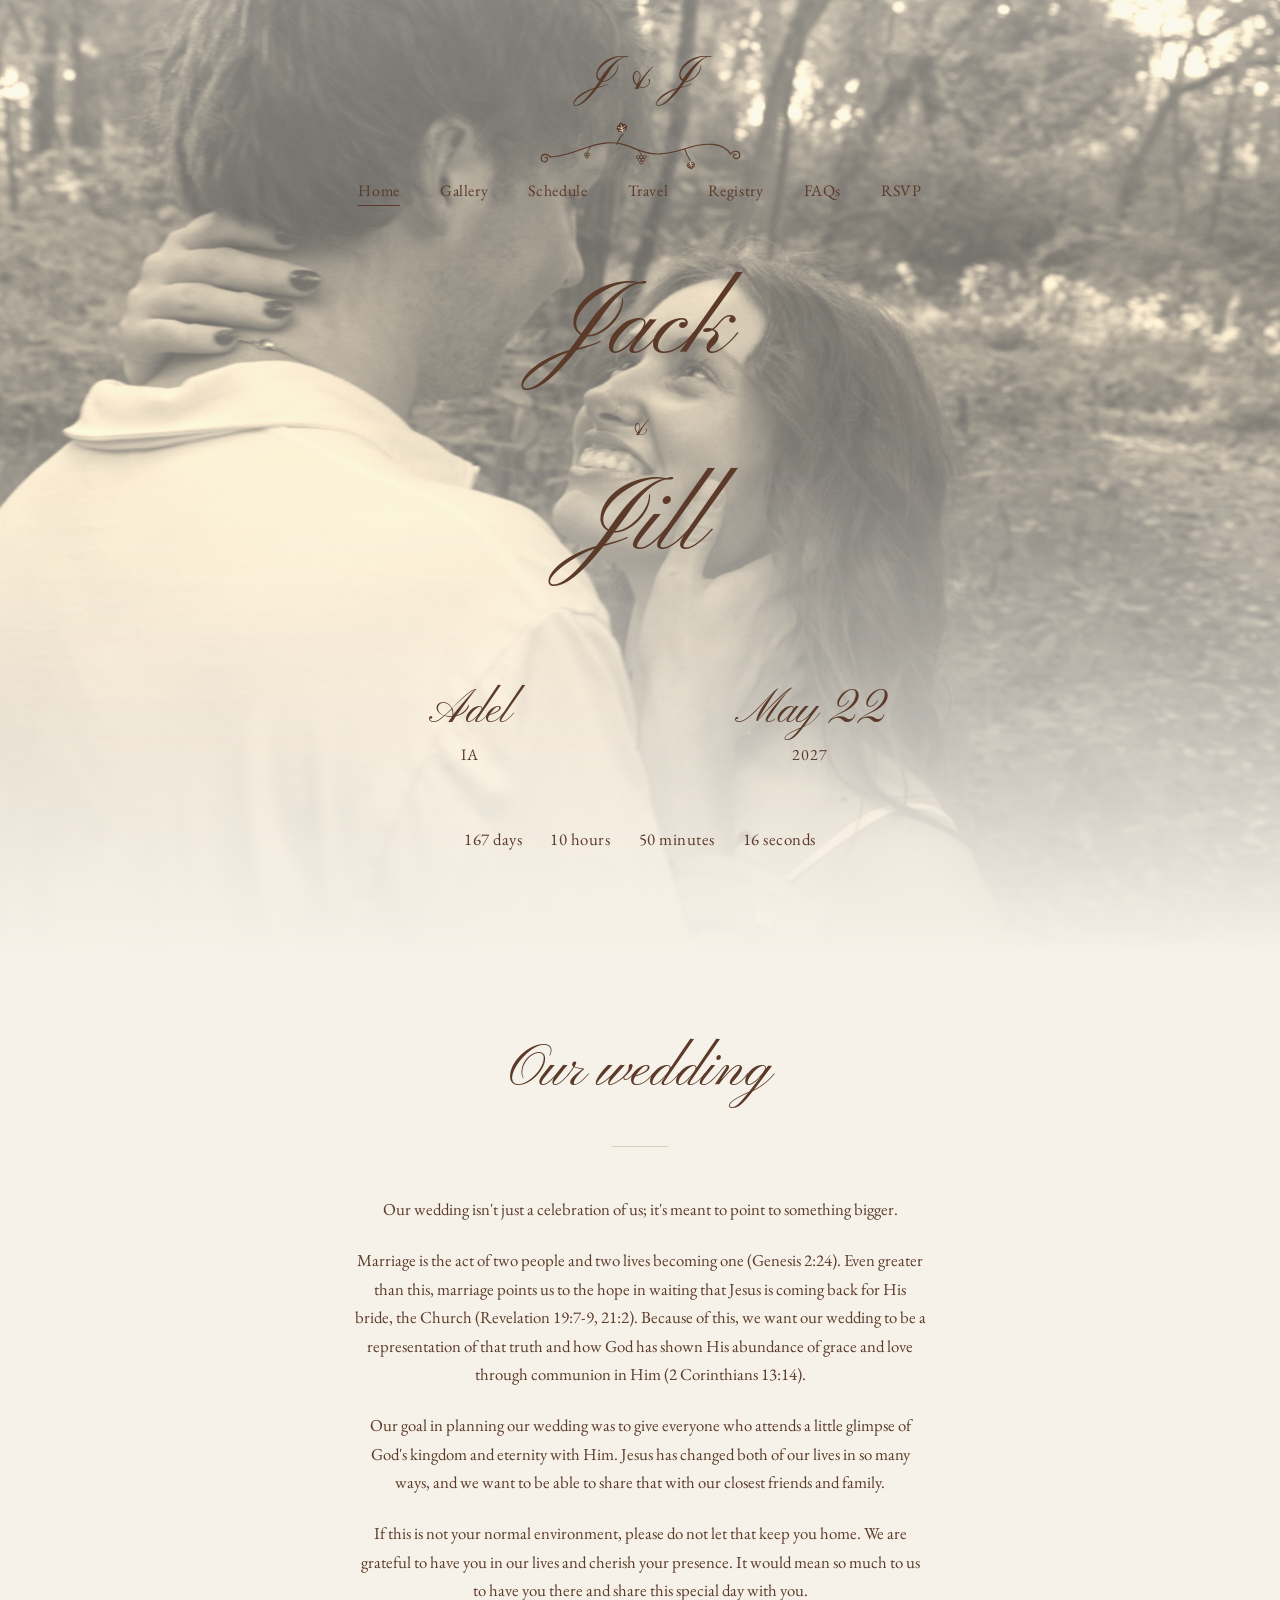
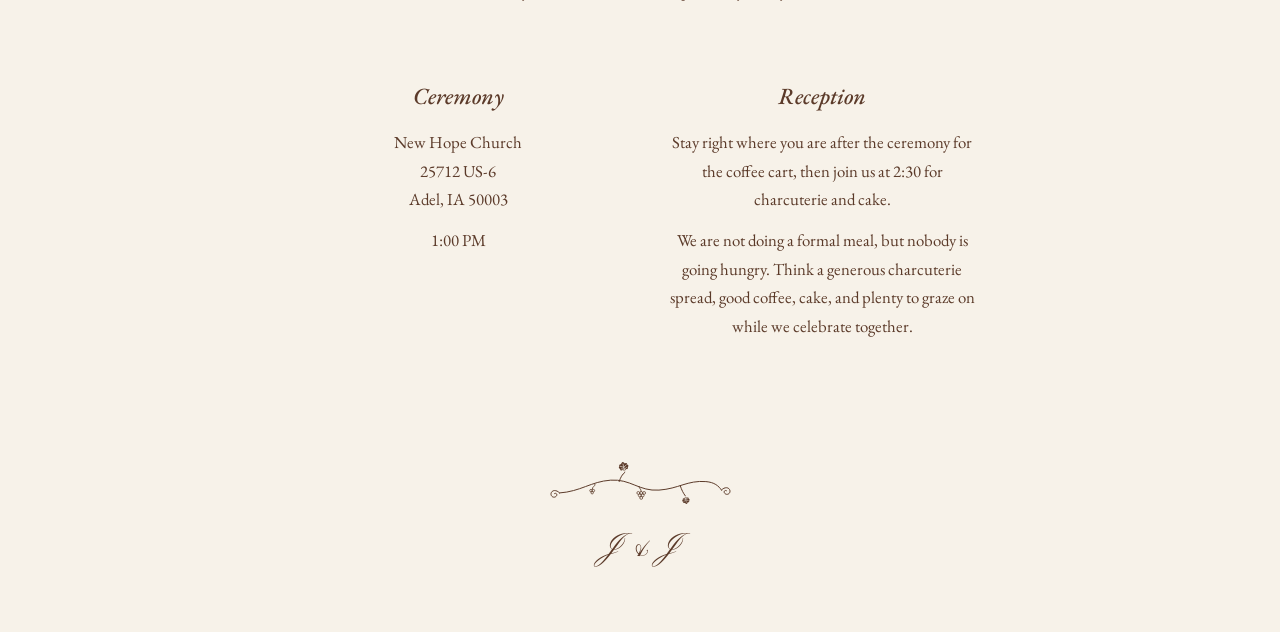
==== commit 429ff020: "Add files via upload" ====
--- a/index.html
+++ b/index.html
@@ -6,7 +6,7 @@
 <title>Jack &amp; Jill | May 22, 2027</title>
 <link rel="icon" type="image/png" href="favicon.png">
 <link rel="apple-touch-icon" href="favicon.png">
-<link rel="stylesheet" href="style.css?v=15">
+<link rel="stylesheet" href="style.css?v=16">
 </head>
 <body>
 
--- a/style.css
+++ b/style.css
@@ -718,6 +718,9 @@
 .gallery img {
   display: block;
   width: 100%;
+  /* width/height attributes on each img give the browser the aspect ratio
+     up front, so the columns do not reshuffle as photos load */
+  height: auto;
   margin: 0 0 1rem;
   break-inside: avoid;
 }
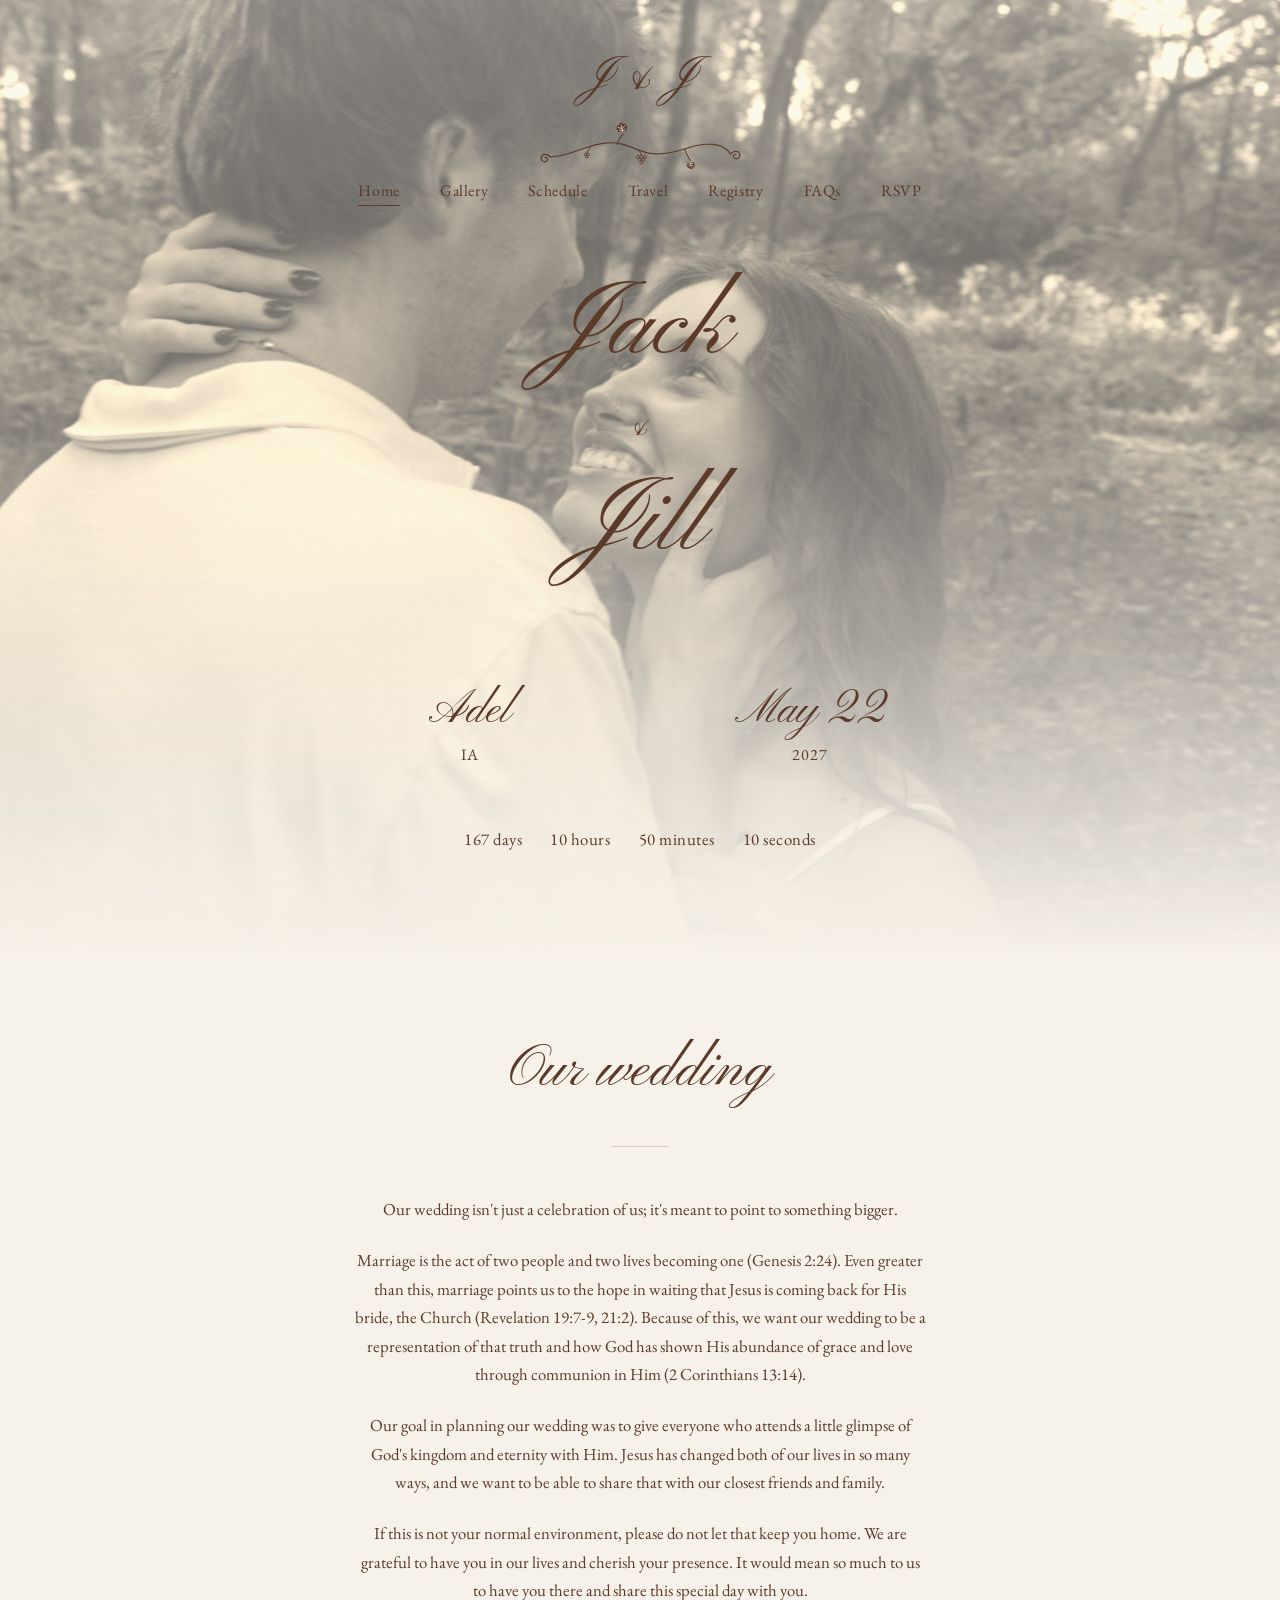
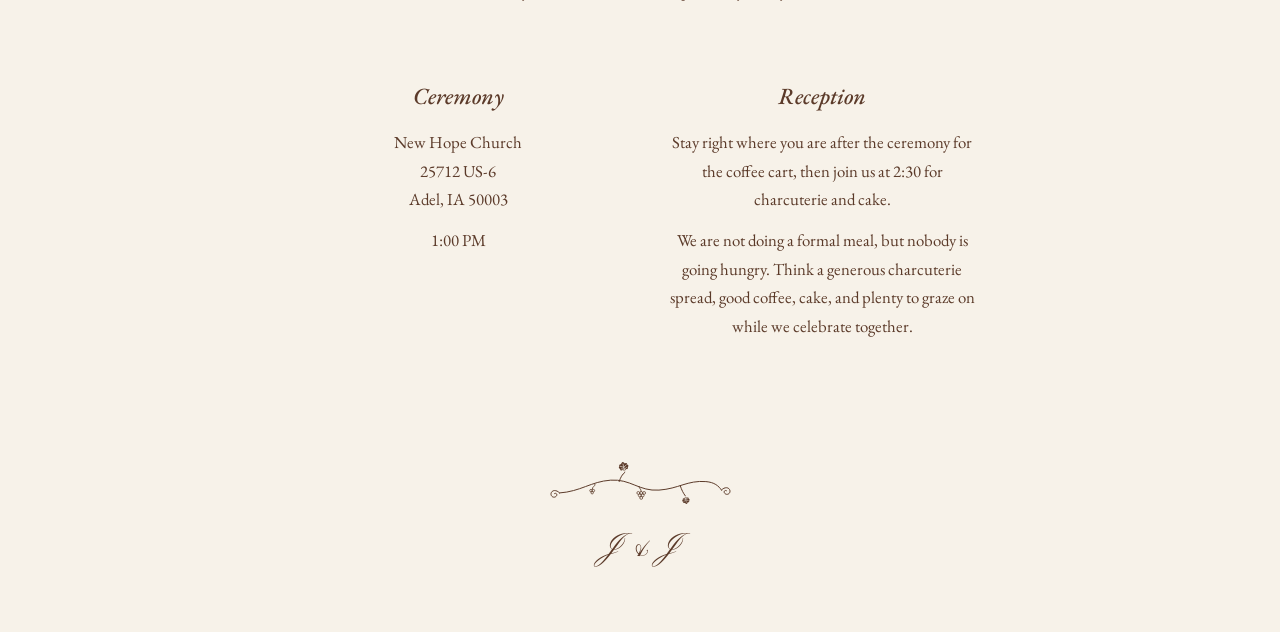
==== commit 65cff8dd: "Add files via upload" ====
--- a/index.html
+++ b/index.html
@@ -6,7 +6,7 @@
 <title>Jack &amp; Jill | May 22, 2027</title>
 <link rel="icon" type="image/png" href="favicon.png">
 <link rel="apple-touch-icon" href="favicon.png">
-<link rel="stylesheet" href="style.css?v=16">
+<link rel="stylesheet" href="style.css?v=17">
 </head>
 <body>
 
--- a/style.css
+++ b/style.css
@@ -734,3 +734,16 @@
   .gallery { columns: 2; column-gap: 0.6rem; padding: 0 1rem; }
   .gallery img { margin-bottom: 0.6rem; }
 }
+
+/* ---------- Honeymoon fund ---------- */
+
+.fund {
+  max-width: 34em;
+  margin: 0 auto 1.5rem;
+  text-align: center;
+}
+
+.fund p {
+  margin: 0 0 1.4rem;
+  color: var(--ganache-soft);
+}
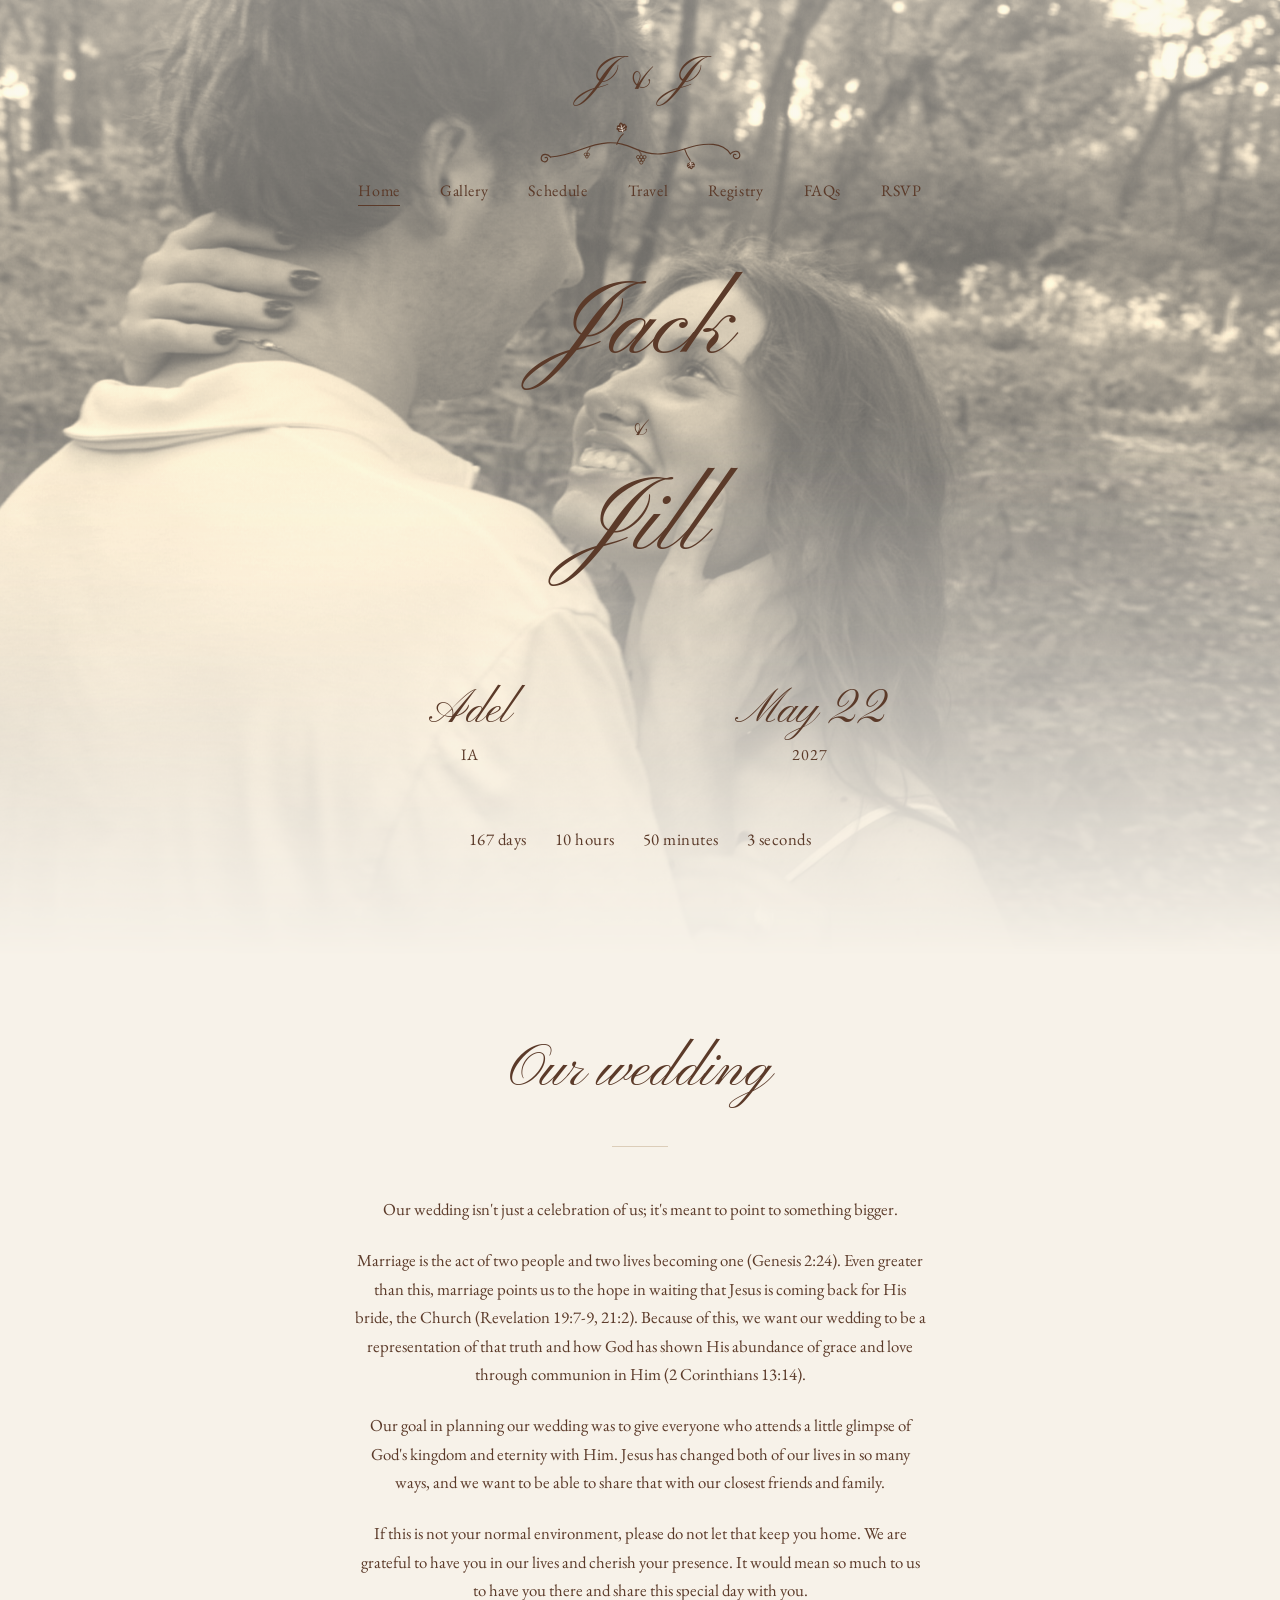
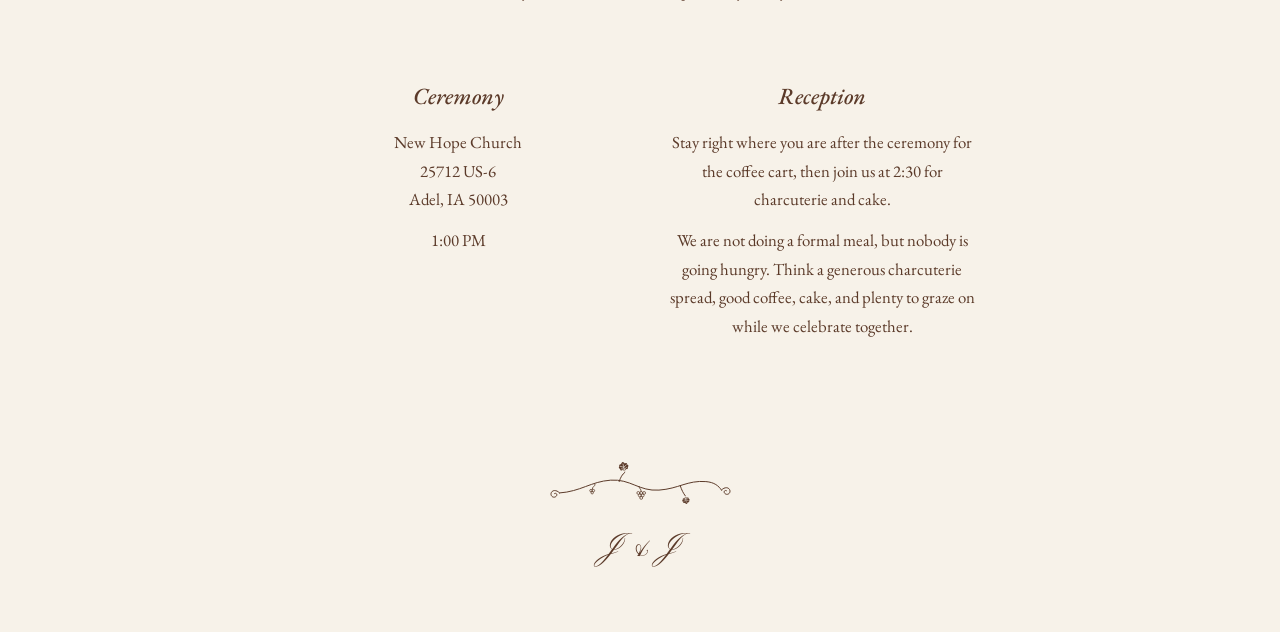
==== commit c3cd0401: "Add files via upload" ====
--- a/index.html
+++ b/index.html
@@ -6,7 +6,7 @@
 <title>Jack &amp; Jill | May 22, 2027</title>
 <link rel="icon" type="image/png" href="favicon.png">
 <link rel="apple-touch-icon" href="favicon.png">
-<link rel="stylesheet" href="style.css?v=17">
+<link rel="stylesheet" href="style.css?v=18">
 </head>
 <body>
 
--- a/style.css
+++ b/style.css
@@ -747,3 +747,33 @@
   margin: 0 0 1.4rem;
   color: var(--ganache-soft);
 }
+
+/* ---------- Fund progress meter ---------- */
+
+.fund-meter { margin: 0 0 1.6rem; }
+
+.fund-amounts {
+  margin: 0 0 0.6rem;
+  font-size: 1.05rem;
+  color: var(--ganache);
+}
+
+.fund-amounts .of {
+  color: var(--ganache-soft);
+  font-size: 0.95rem;
+}
+
+.fund-bar {
+  height: 3px;
+  background: var(--line);
+  max-width: 300px;
+  margin: 0 auto;
+}
+
+.fund-bar span {
+  display: block;
+  height: 100%;
+  width: 0;
+  background: var(--ganache);
+  transition: width 0.6s ease;
+}
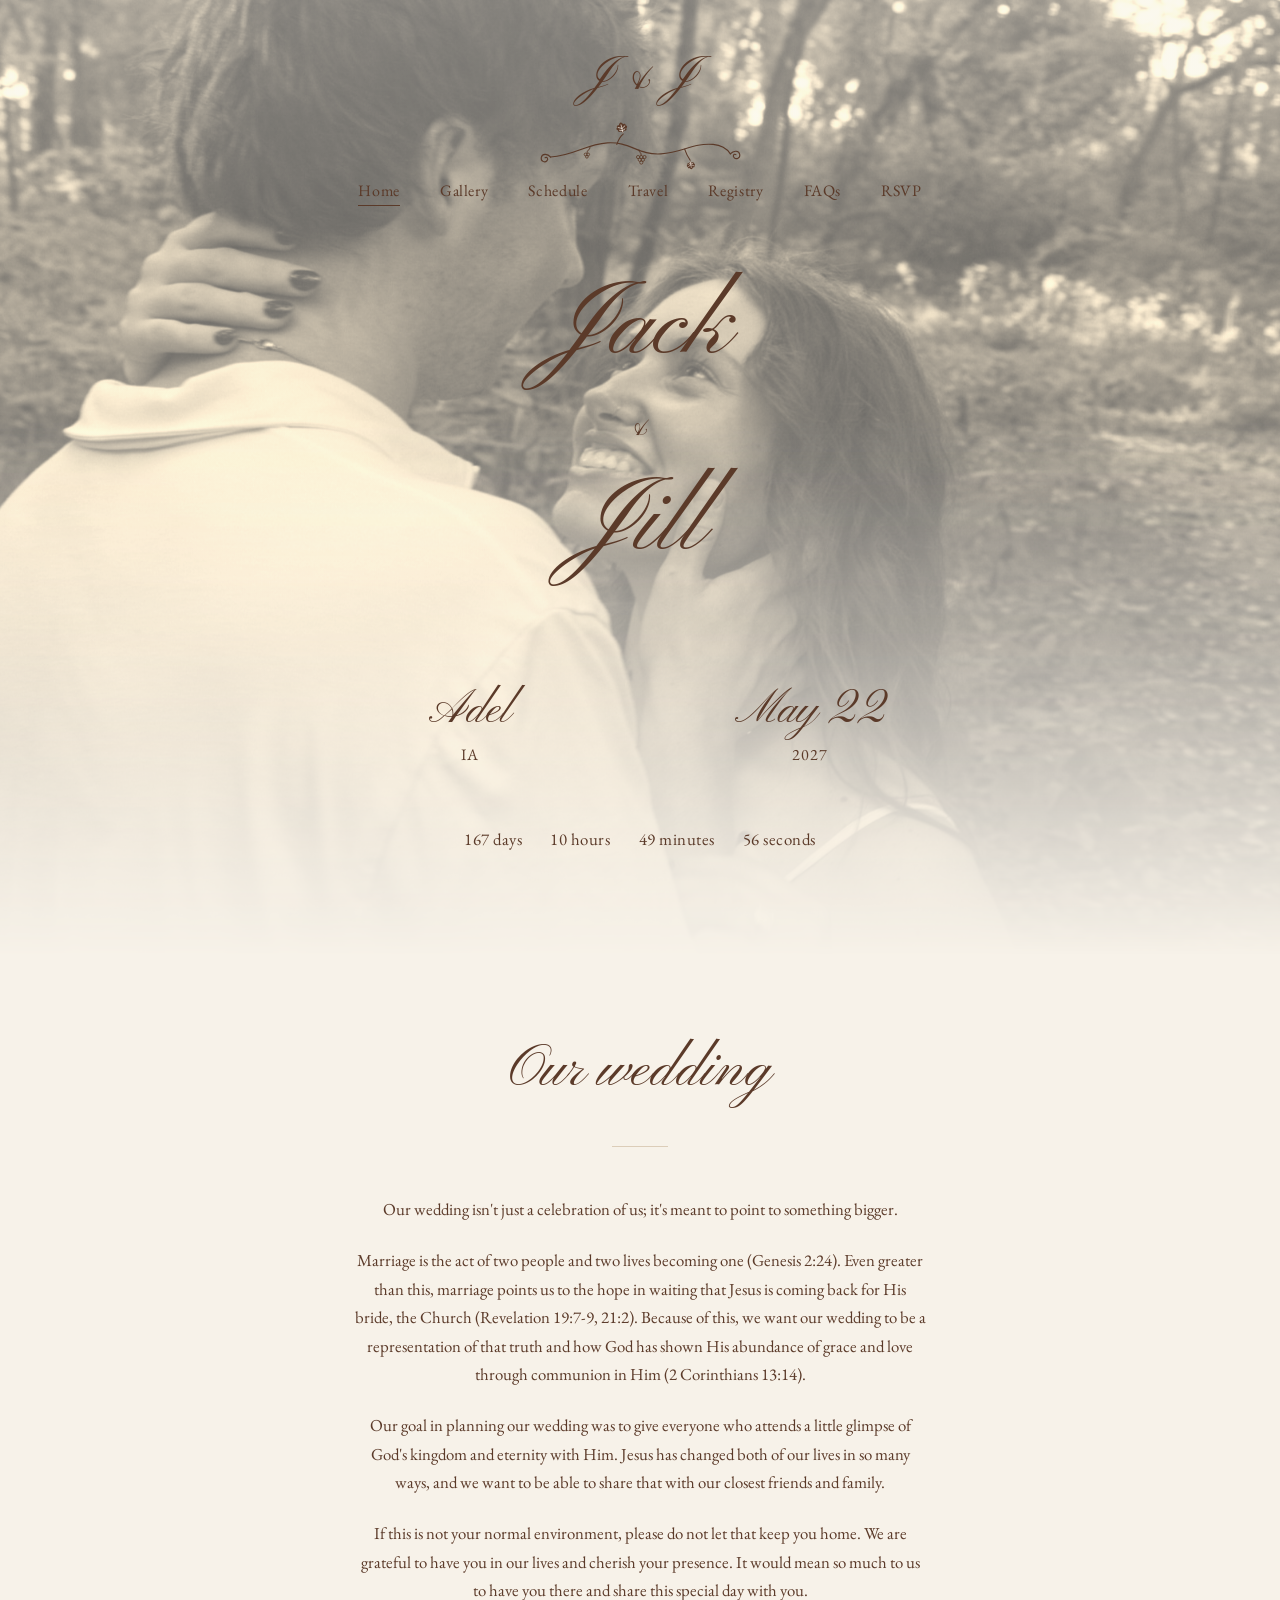
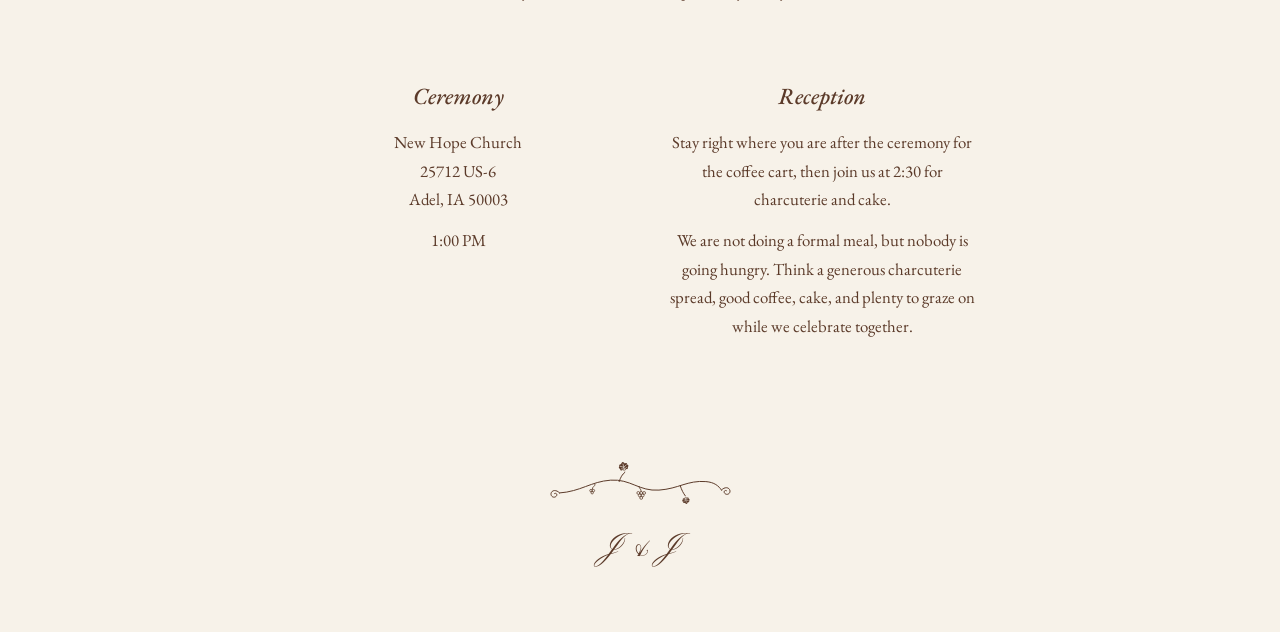
==== commit 94c35cf0: "Add files via upload" ====
--- a/index.html
+++ b/index.html
@@ -3,6 +3,7 @@
 <head>
 <meta charset="UTF-8">
 <meta name="viewport" content="width=device-width, initial-scale=1.0">
+<meta name="robots" content="noindex, nofollow">
 <title>Jack &amp; Jill | May 22, 2027</title>
 <link rel="icon" type="image/png" href="favicon.png">
 <link rel="apple-touch-icon" href="favicon.png">
